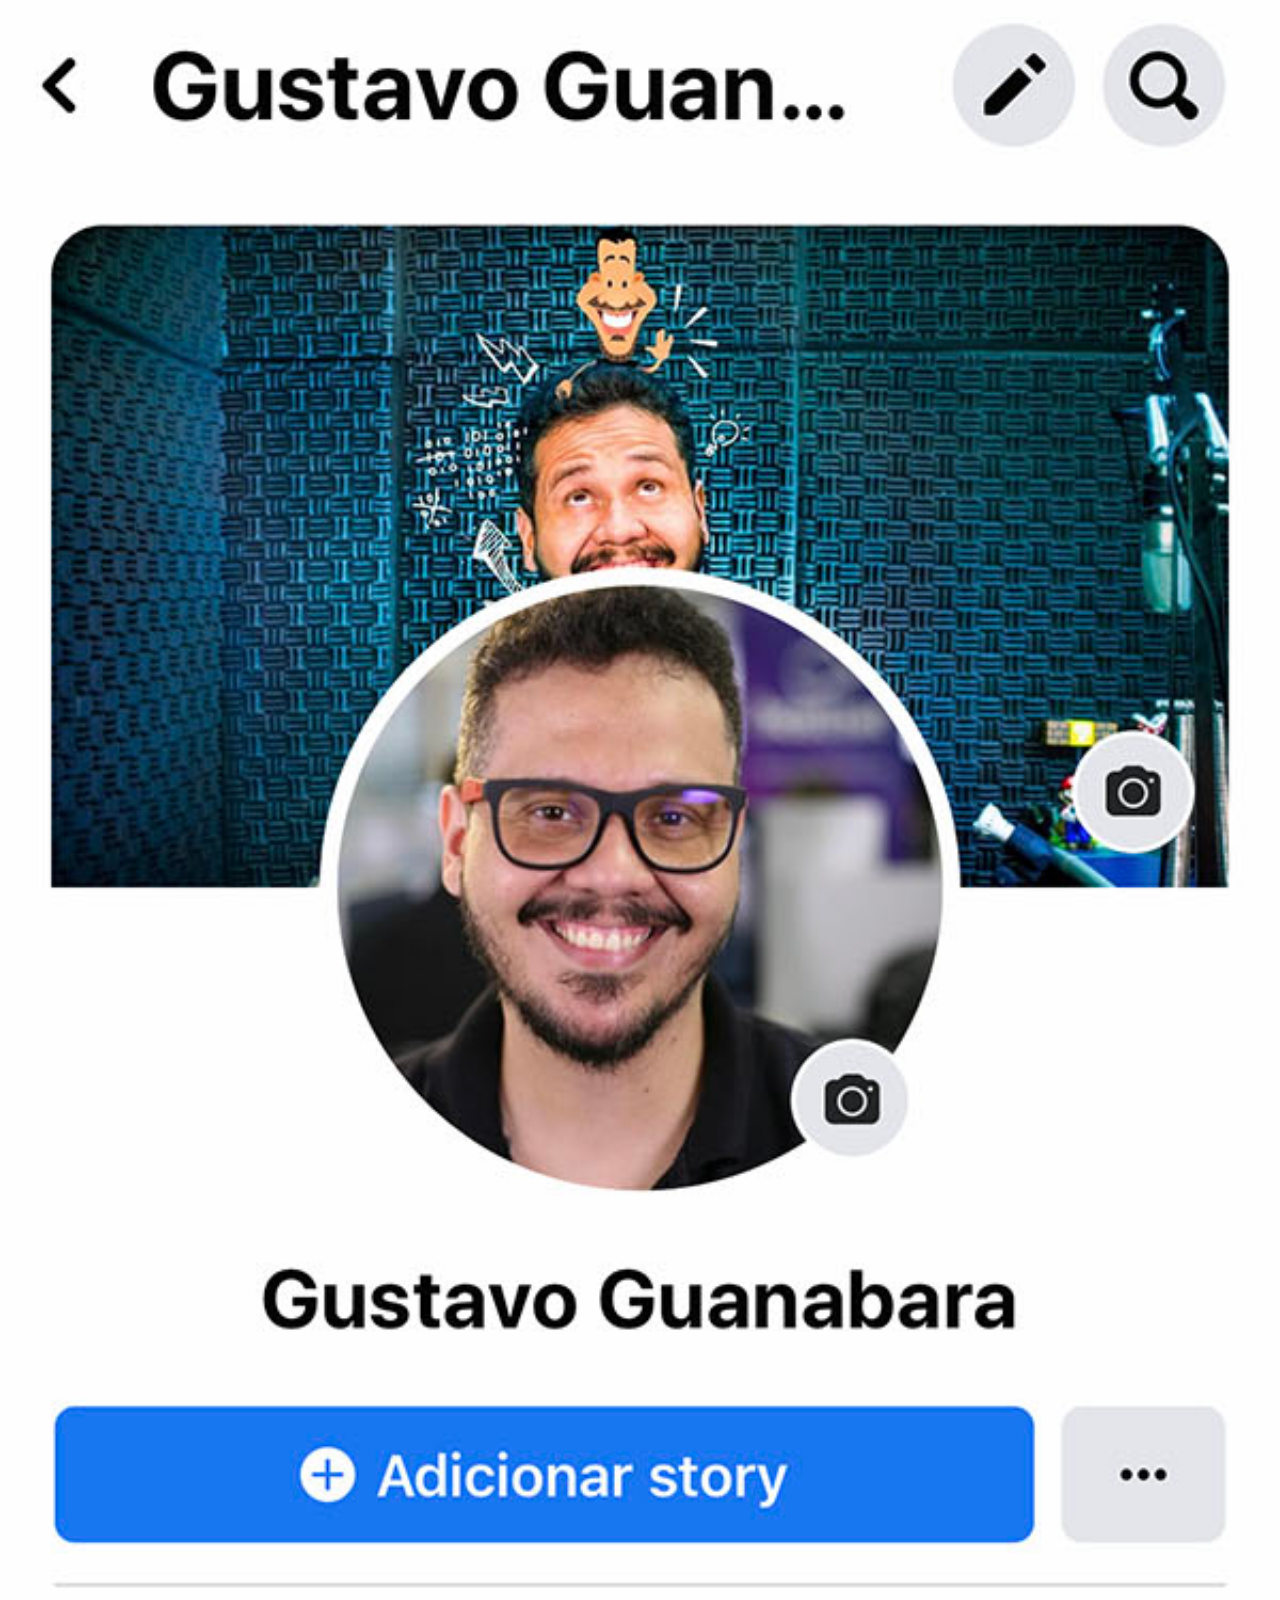
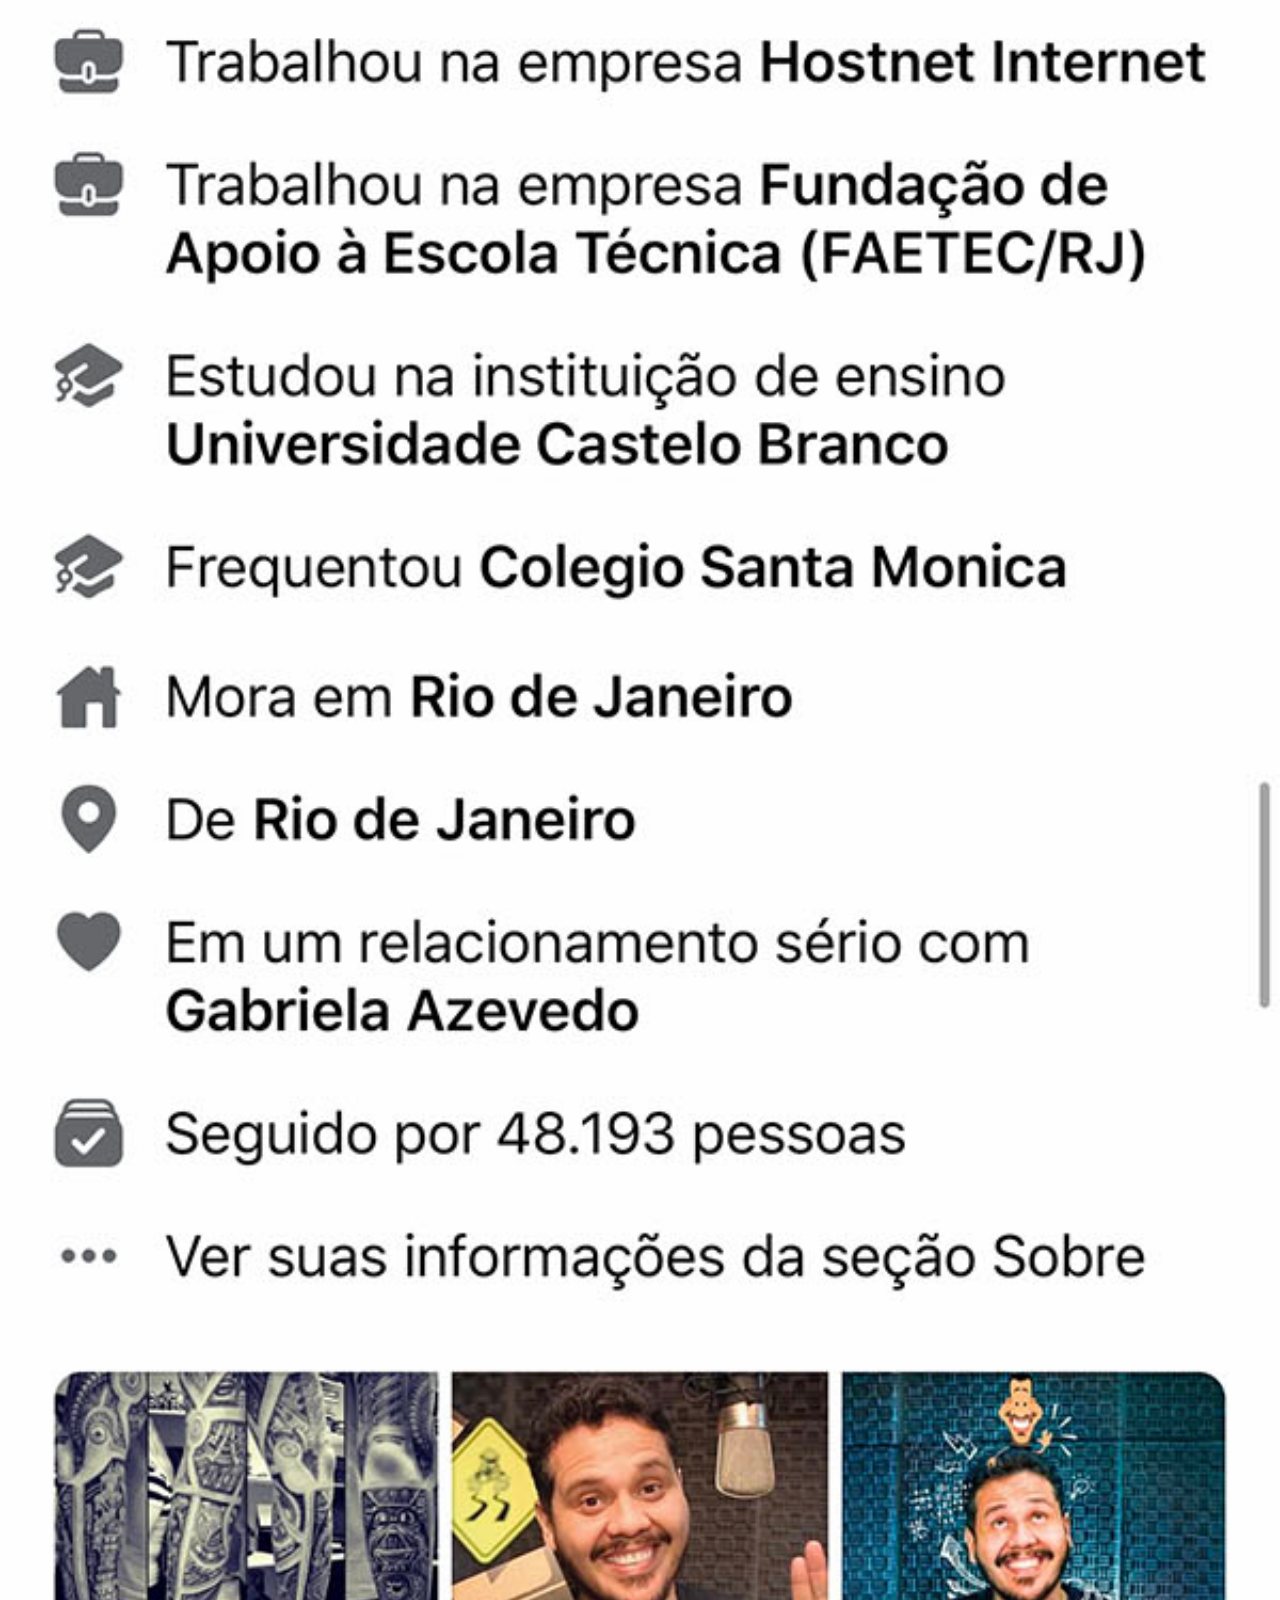
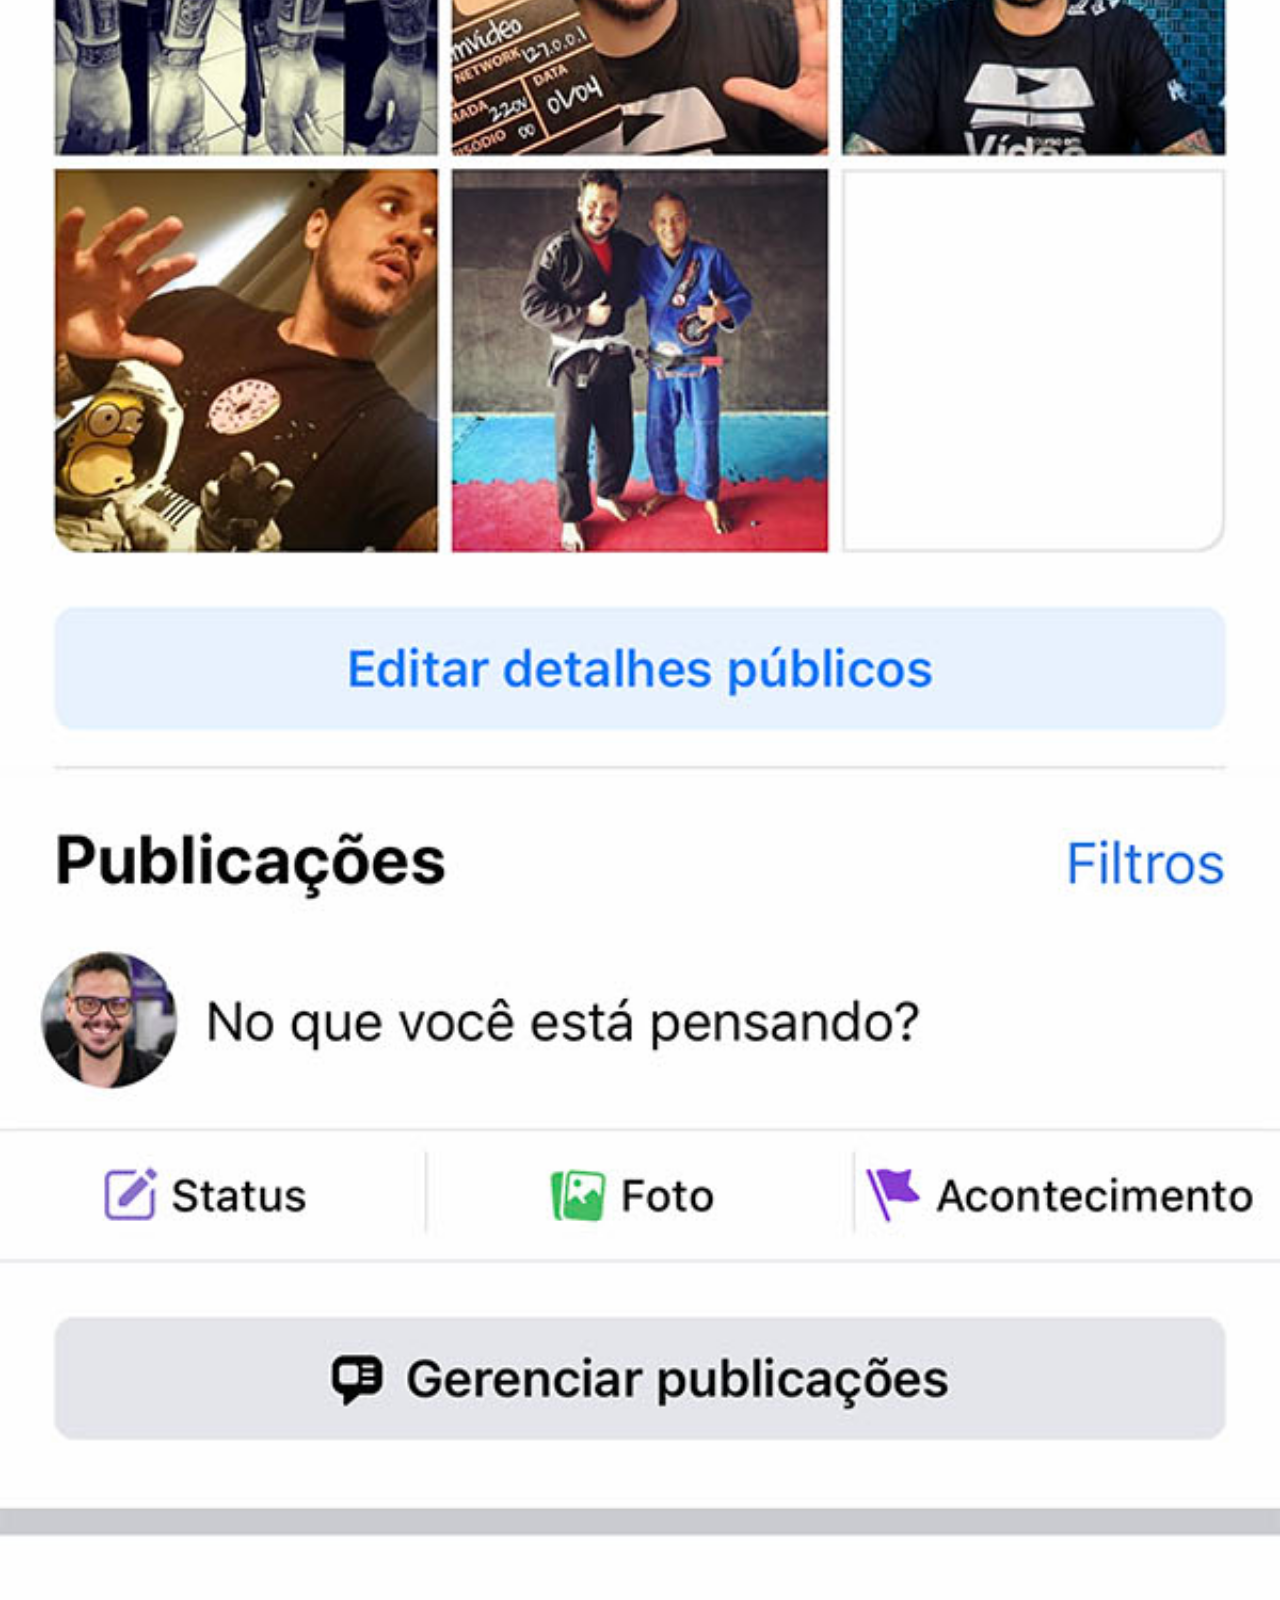
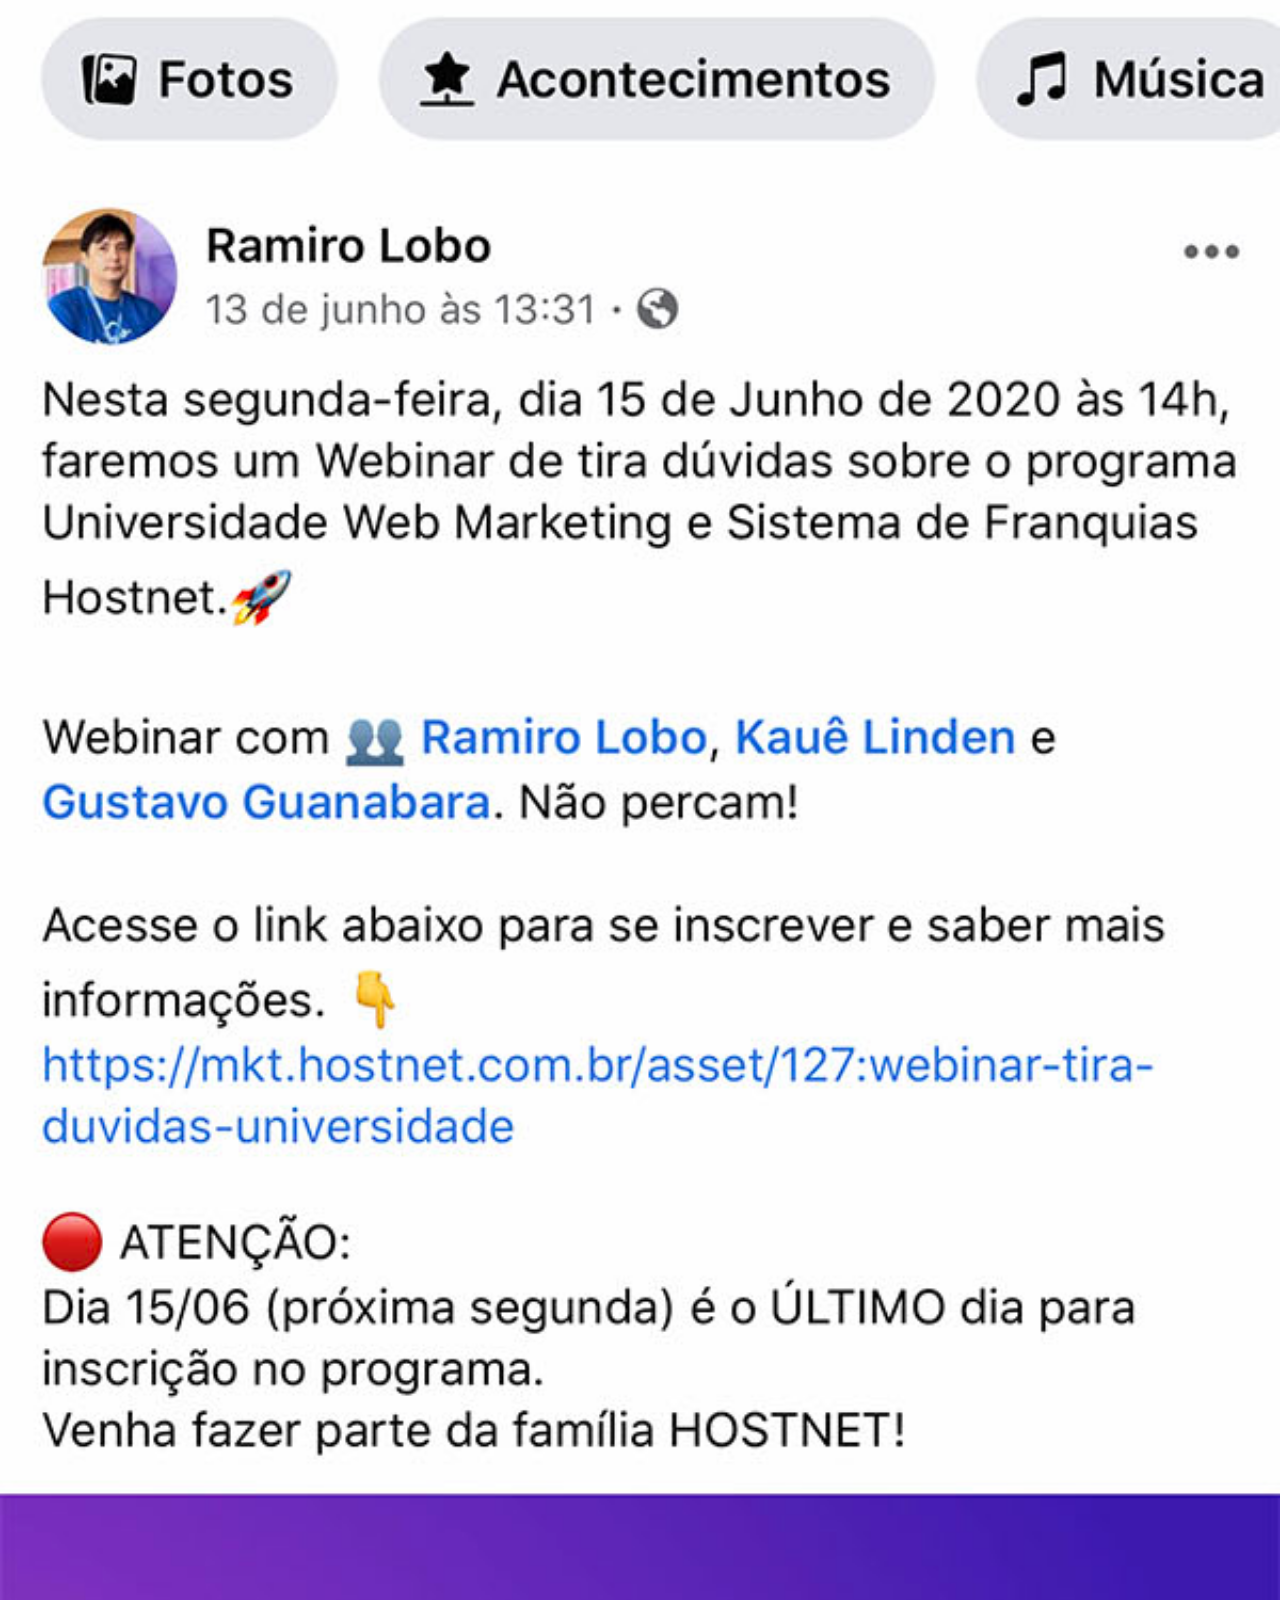
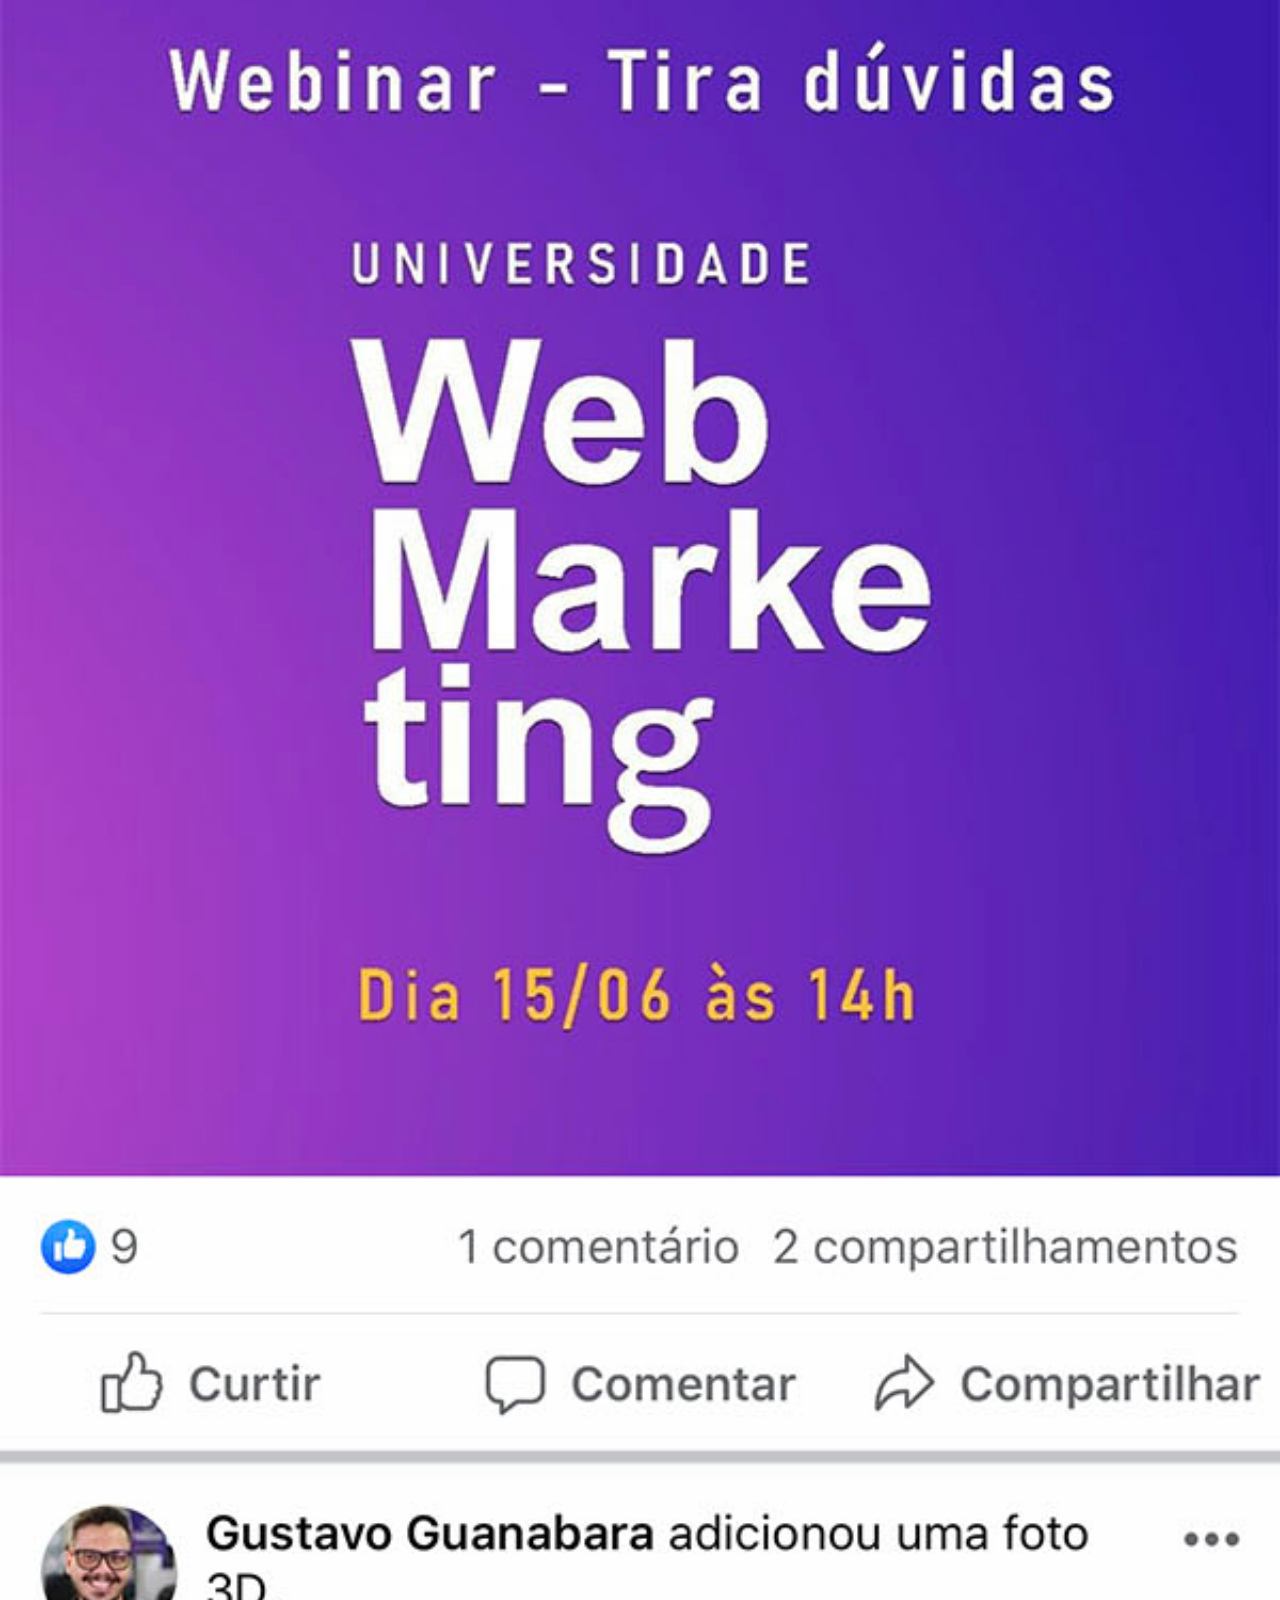
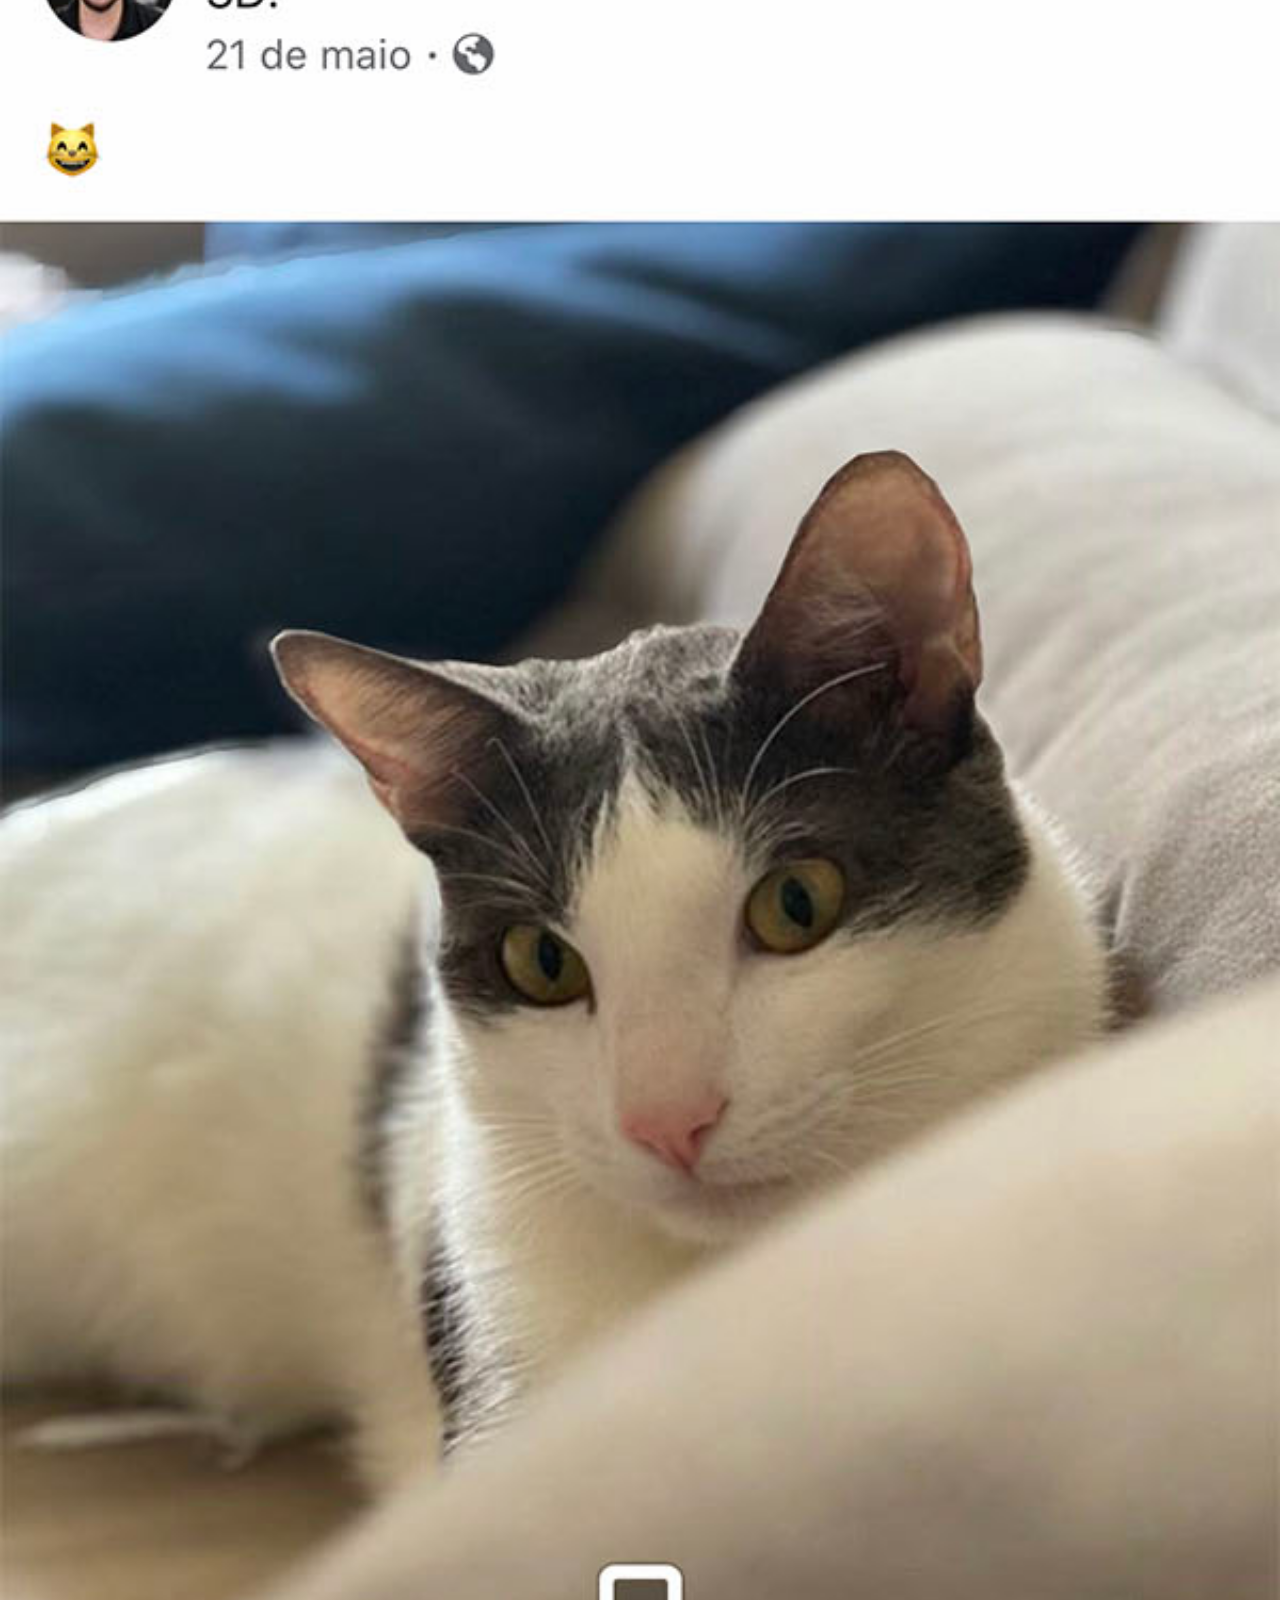
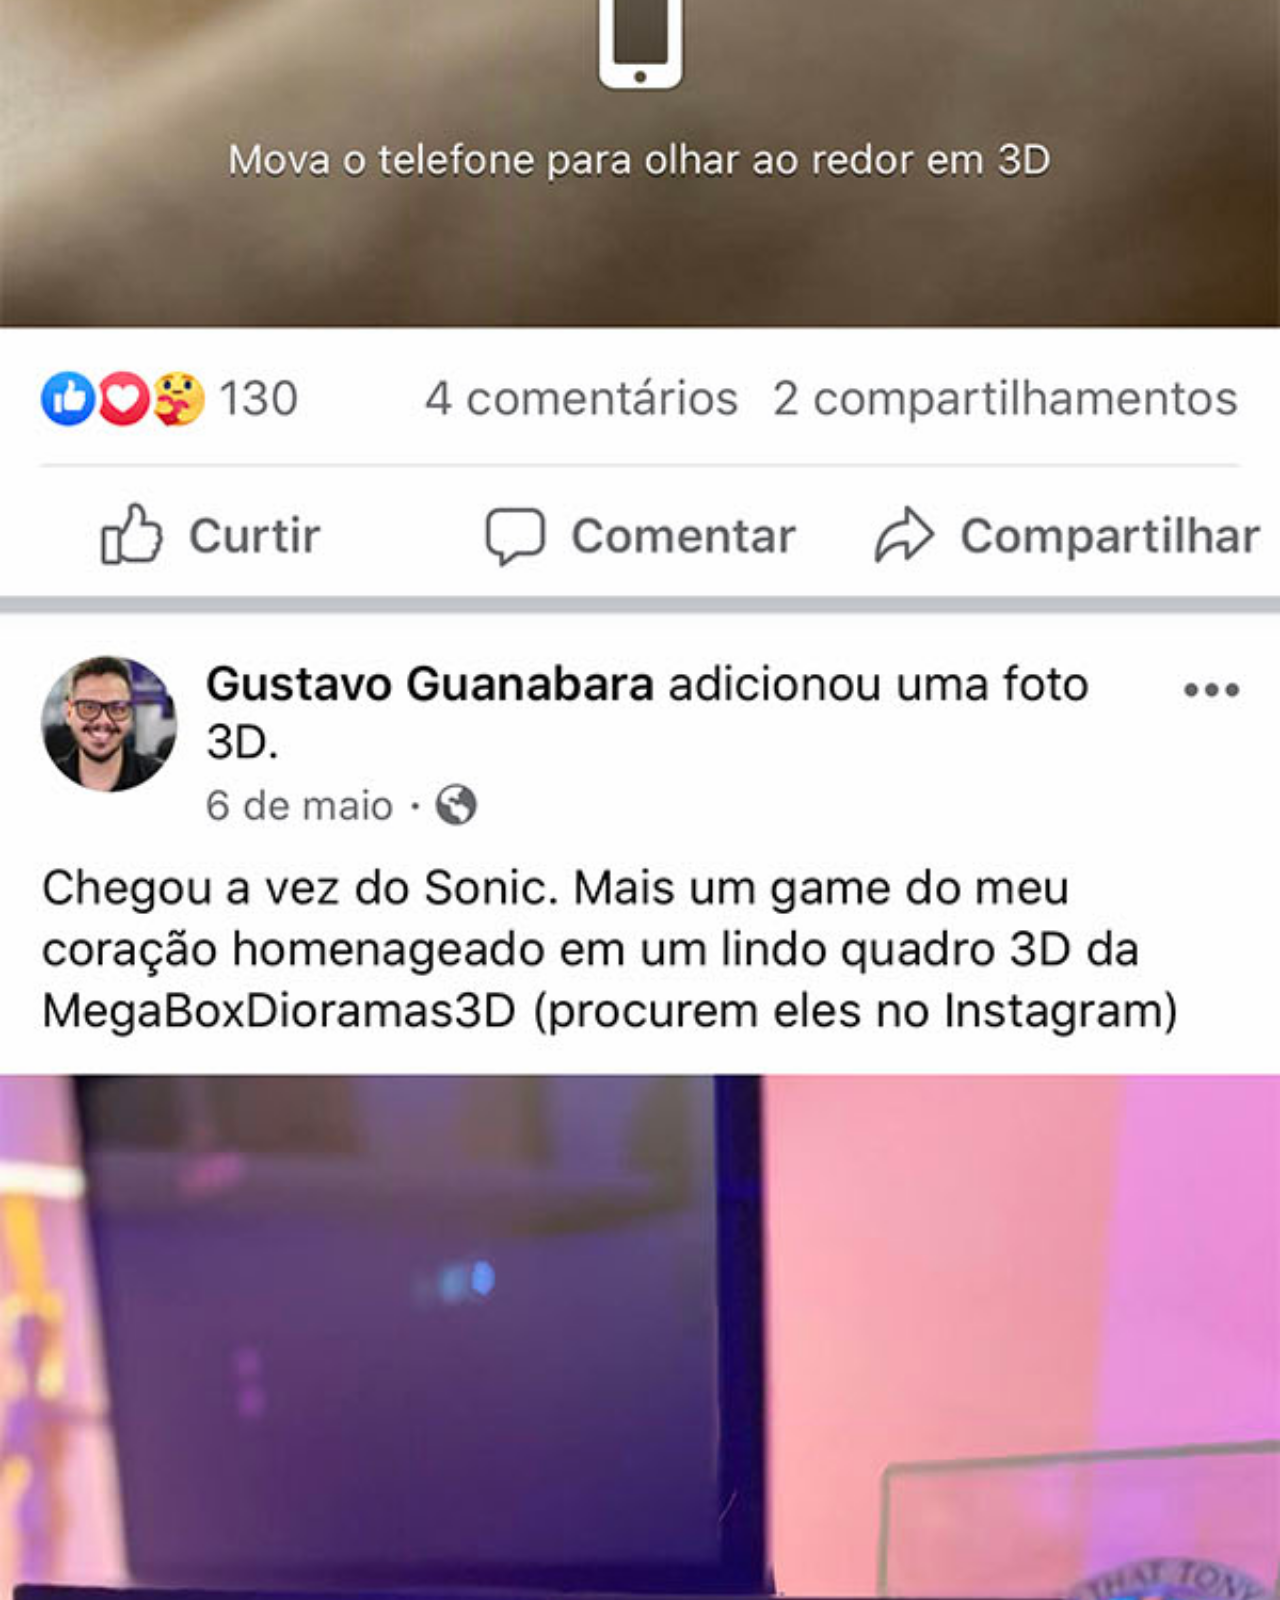
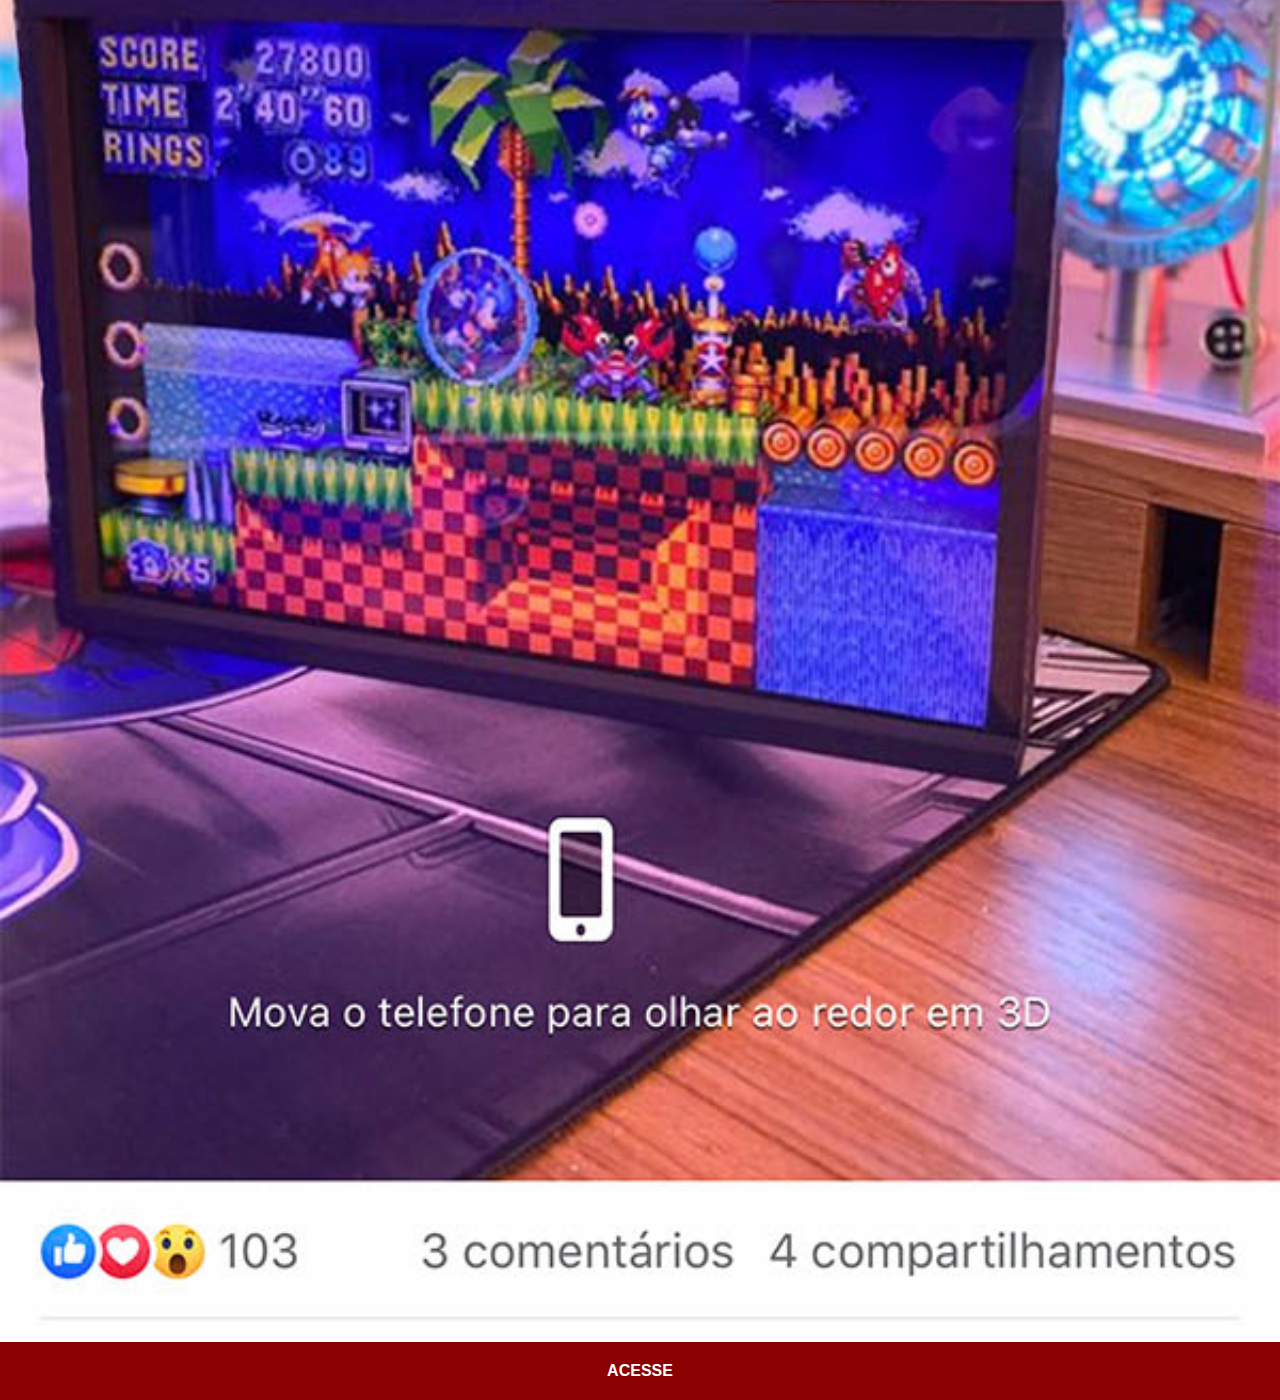
==== face.html @ b16a3905 "A" ====
<!DOCTYPE html>
<html lang="pt-br">
<head>
    <meta charset="UTF-8">
    <meta name="viewport" content="width=device-width, initial-scale=1.0">
    <title>Facebook</title>
 <link rel="stylesheet" href="estilos/social.css">
</head>
<body>
    <img src="pacote-d013/imagens/tela-facebook.jpg" alt="face">
    <a href="https://www.facebook.com/calebe.oliver.71/" target="_blank">ACESSE</a>
</body>
</html>
---- estilos/social.css ----
@charset "UTF-8";

* {
    margin: 0px;
    padding: 0px;
    font-family: Arial, Helvetica, sans-serif;
  }

  ::-webkit-scrollbar{
    width: 0px;
    height: 0px;
  }
  img {
width: 100vw;

} 

  a {
    display: block;
    background-color: darkred;
    padding: 20px;
    text-align: center;
    font-weight: bolder;
    text-decoration: none;
    color: white;
  }
  a:hover{
    background-color: red;
  }
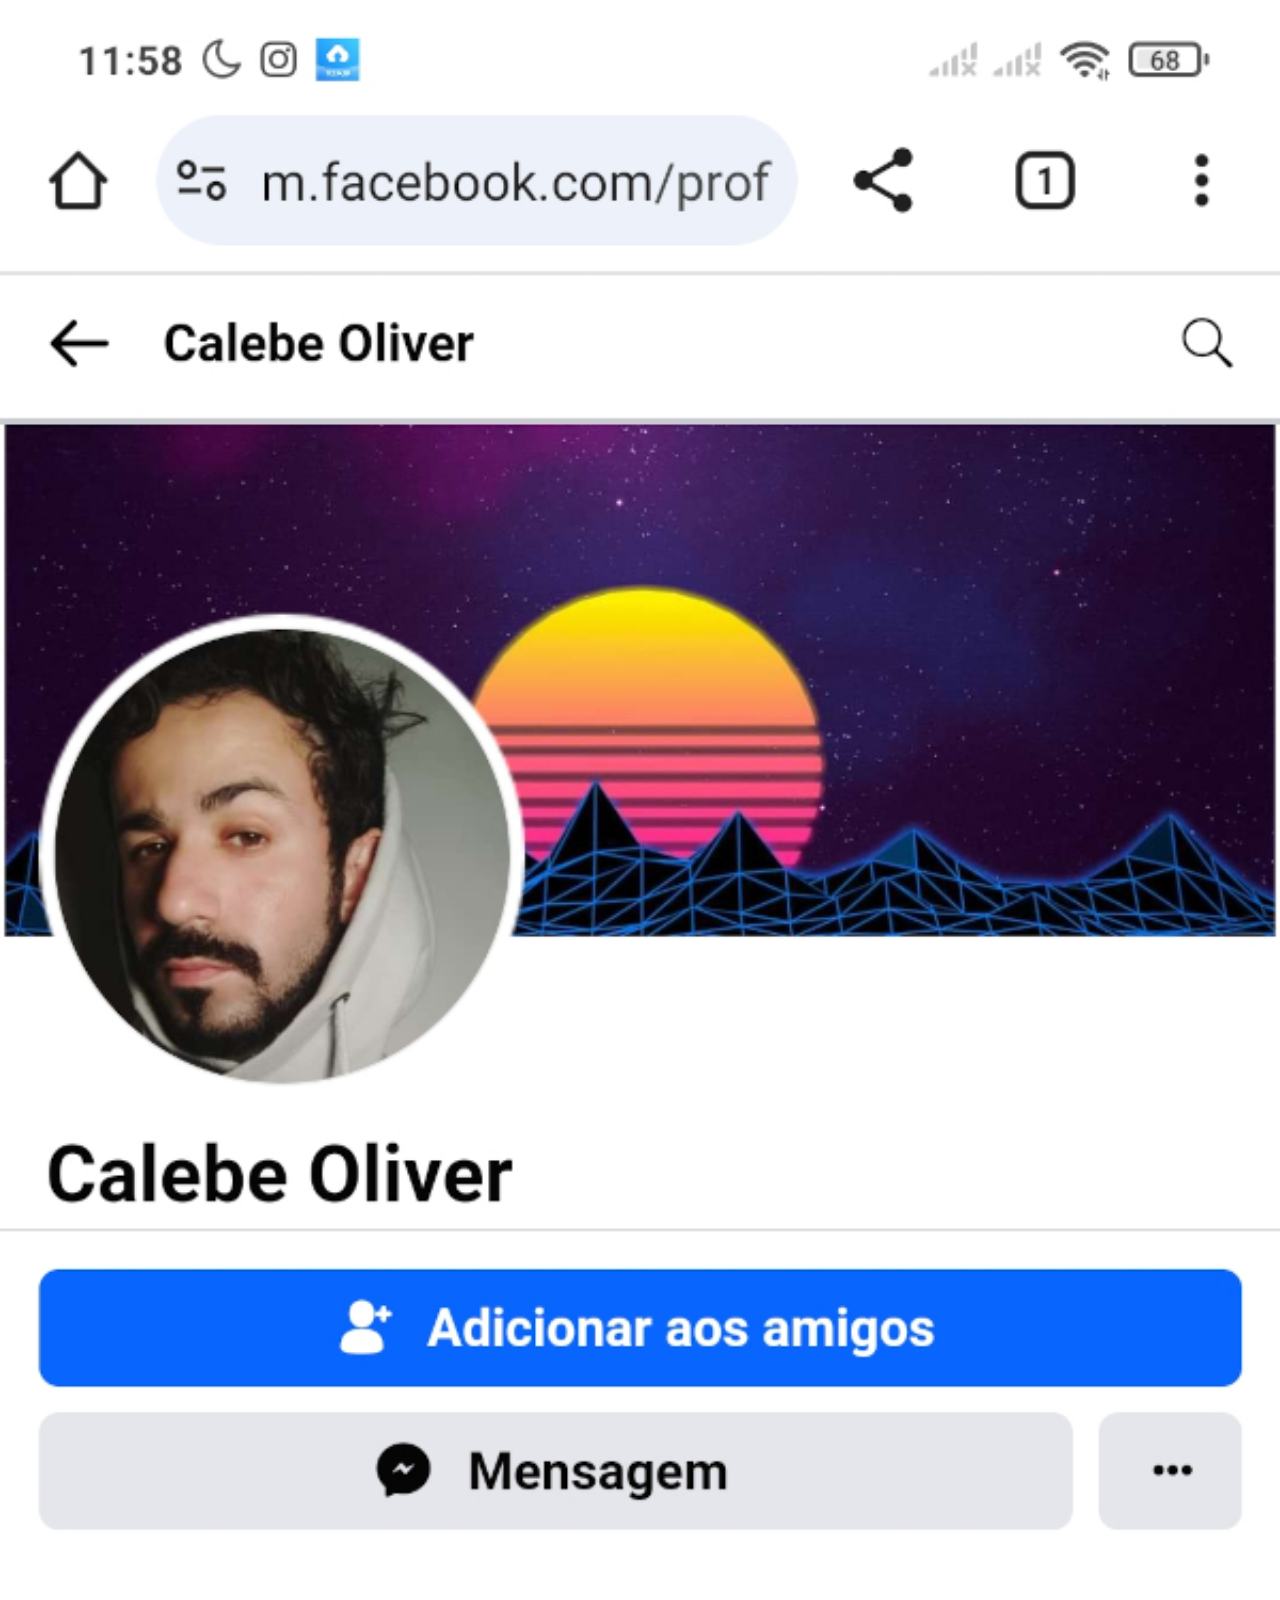
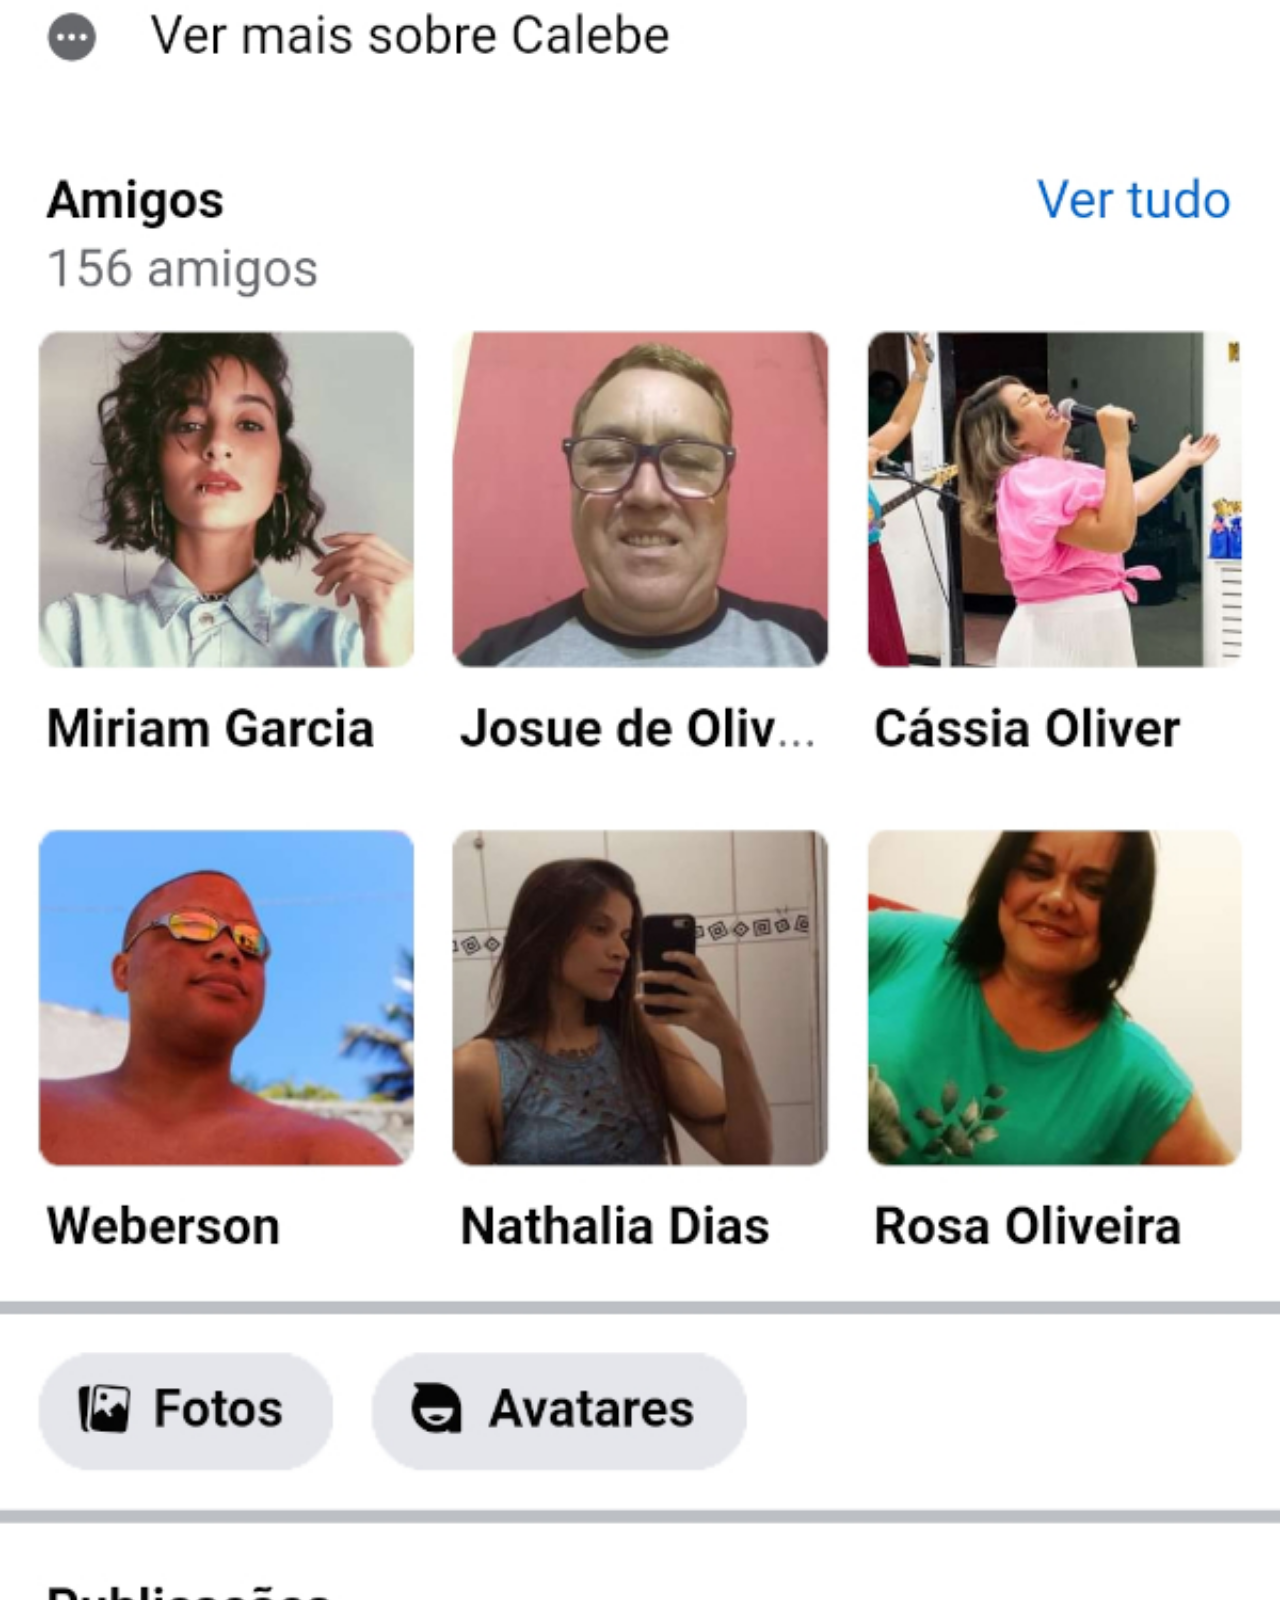
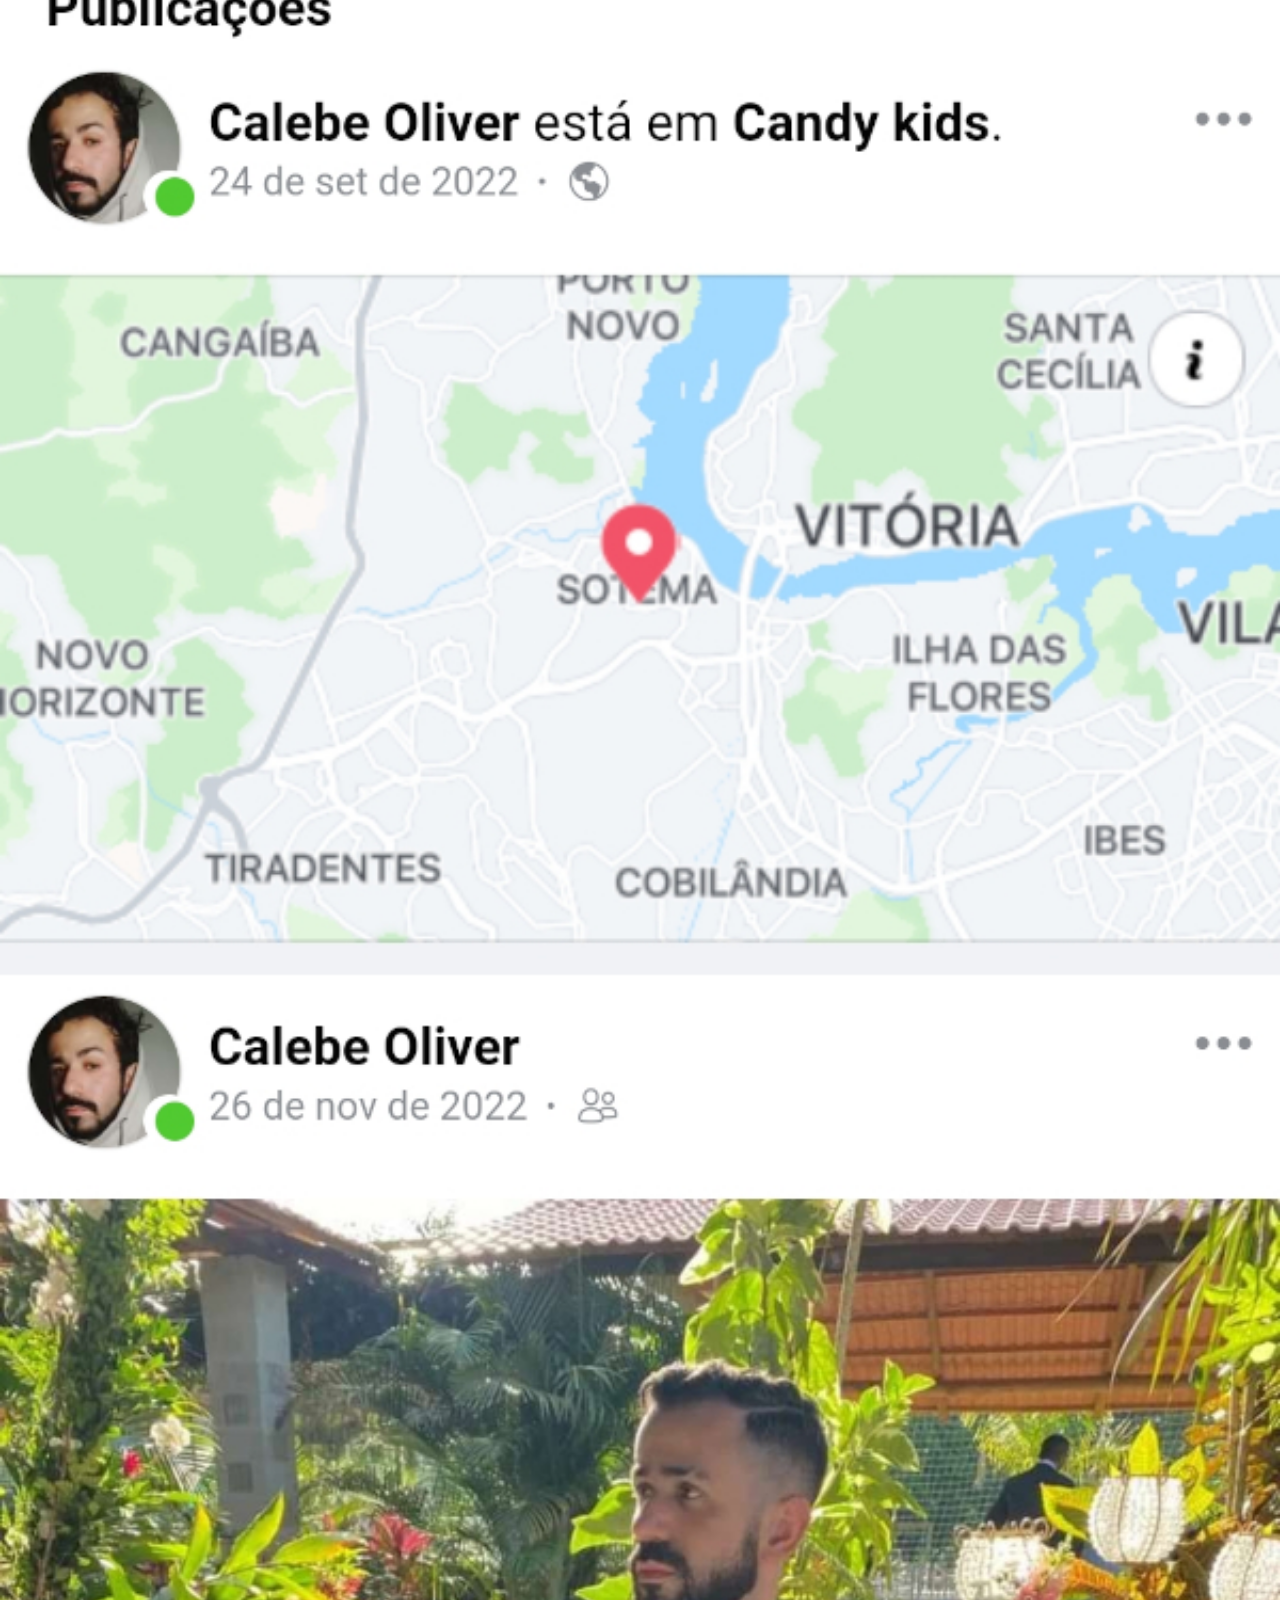
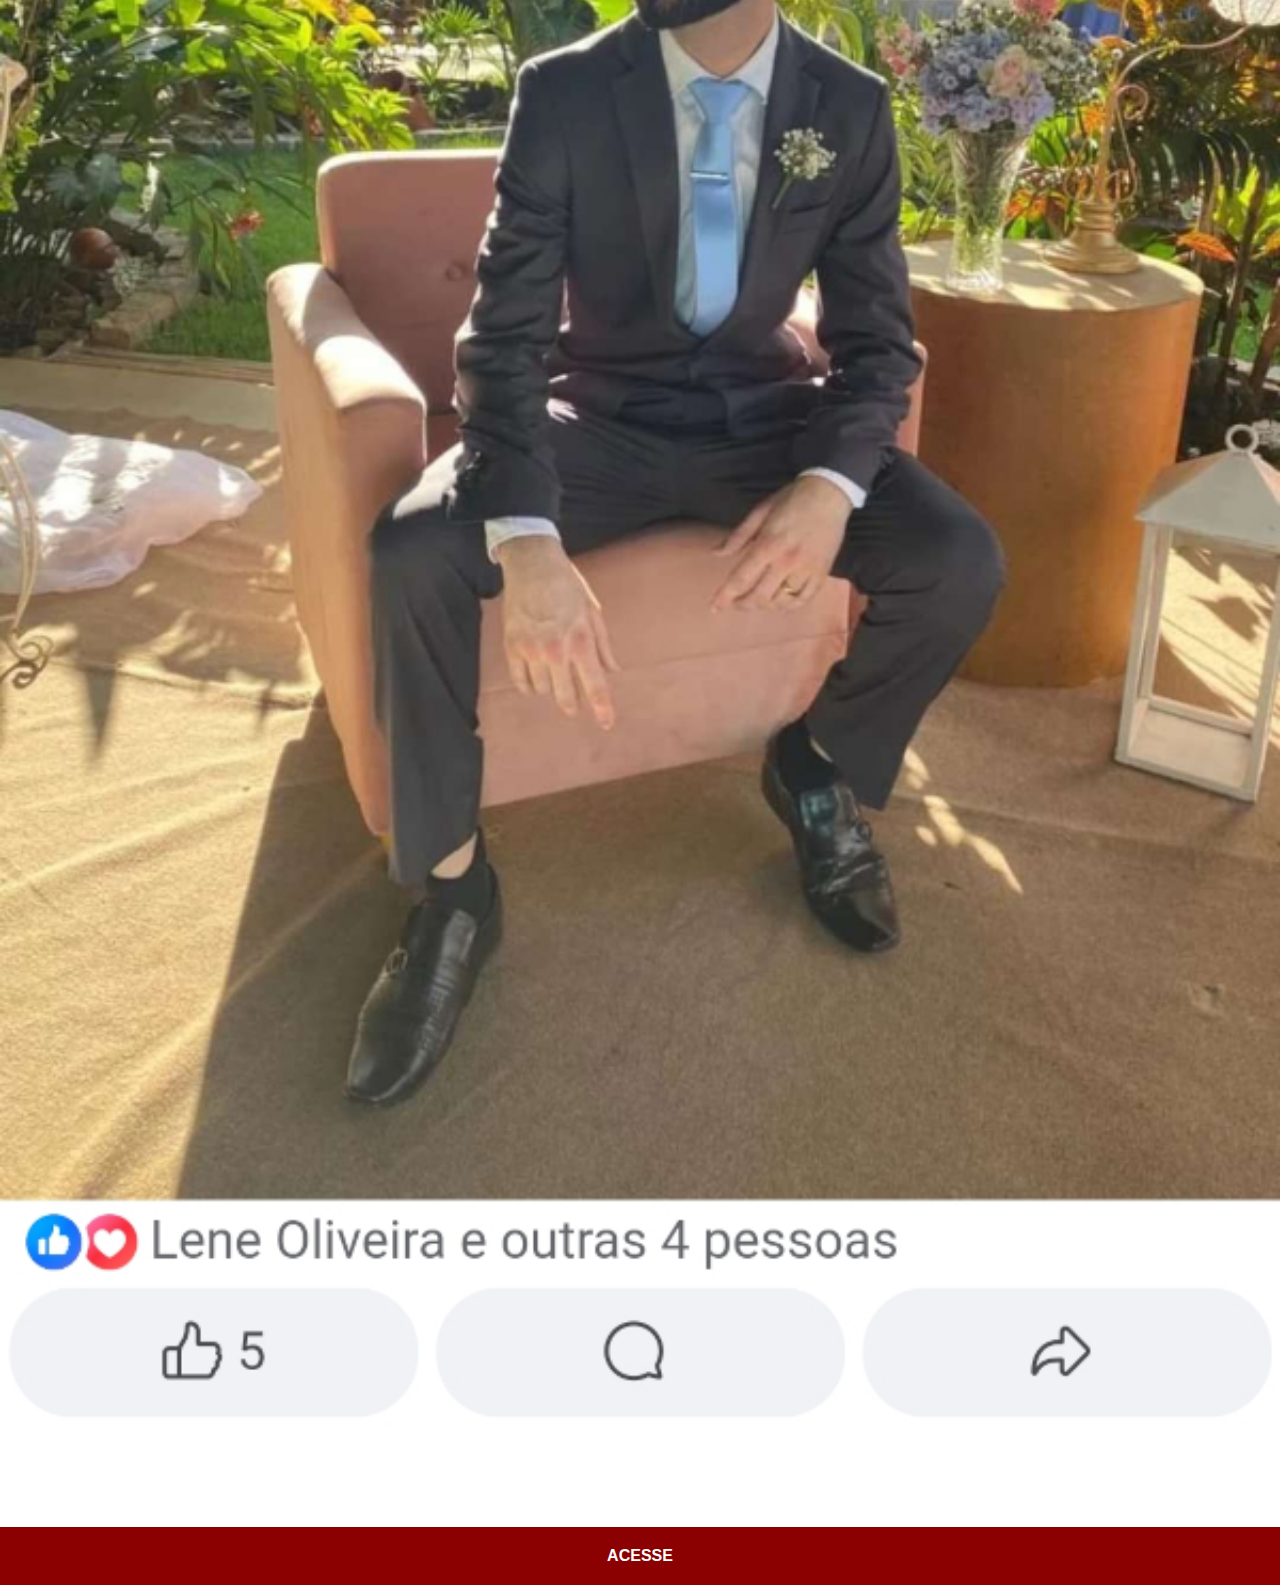
==== commit 9153355c: "finalizado" ====
--- a/face.html
+++ b/face.html
@@ -7,7 +7,7 @@
  <link rel="stylesheet" href="estilos/social.css">
 </head>
 <body>
-    <img src="pacote-d013/imagens/tela-facebook.jpg" alt="face">
+    <img src="pacote-d013/IMAGENS CALEBE/FACE.jpg" alt="face">
     <a href="https://www.facebook.com/calebe.oliver.71/" target="_blank">ACESSE</a>
 </body>
 </html>